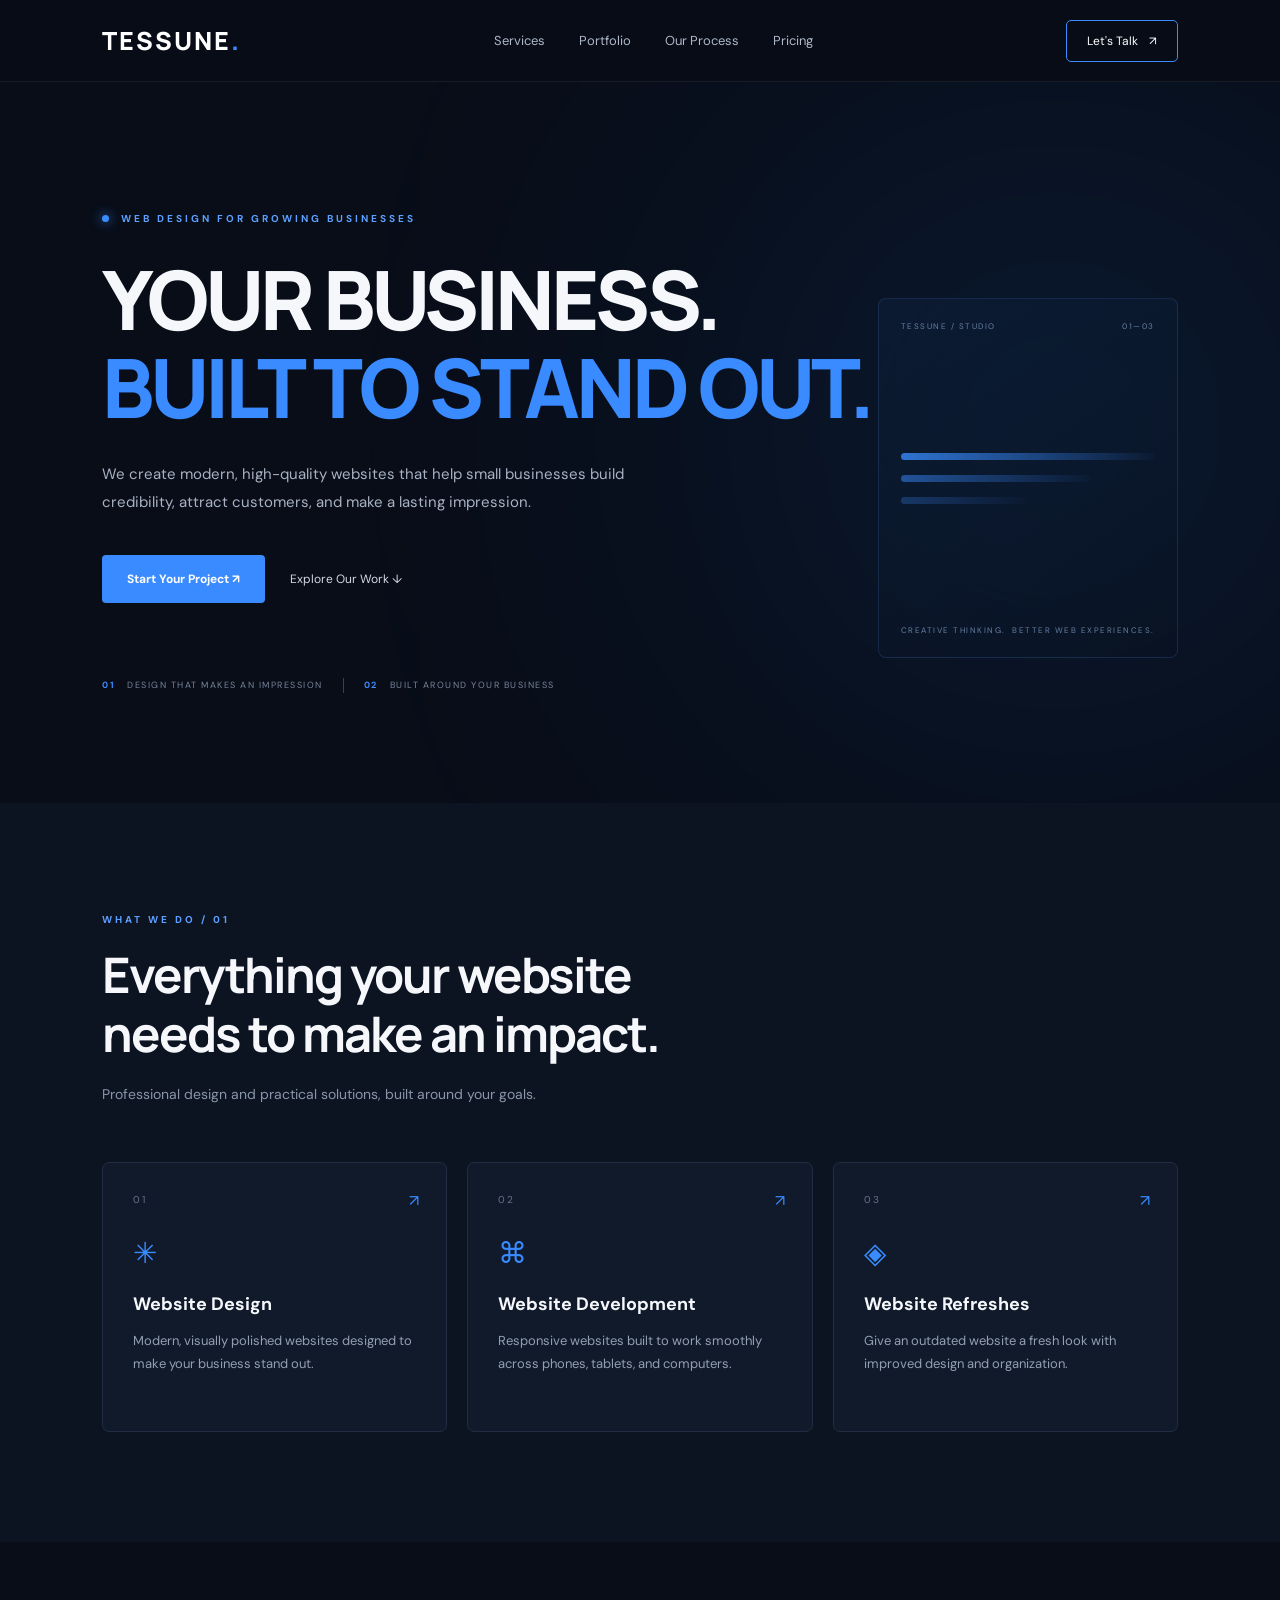
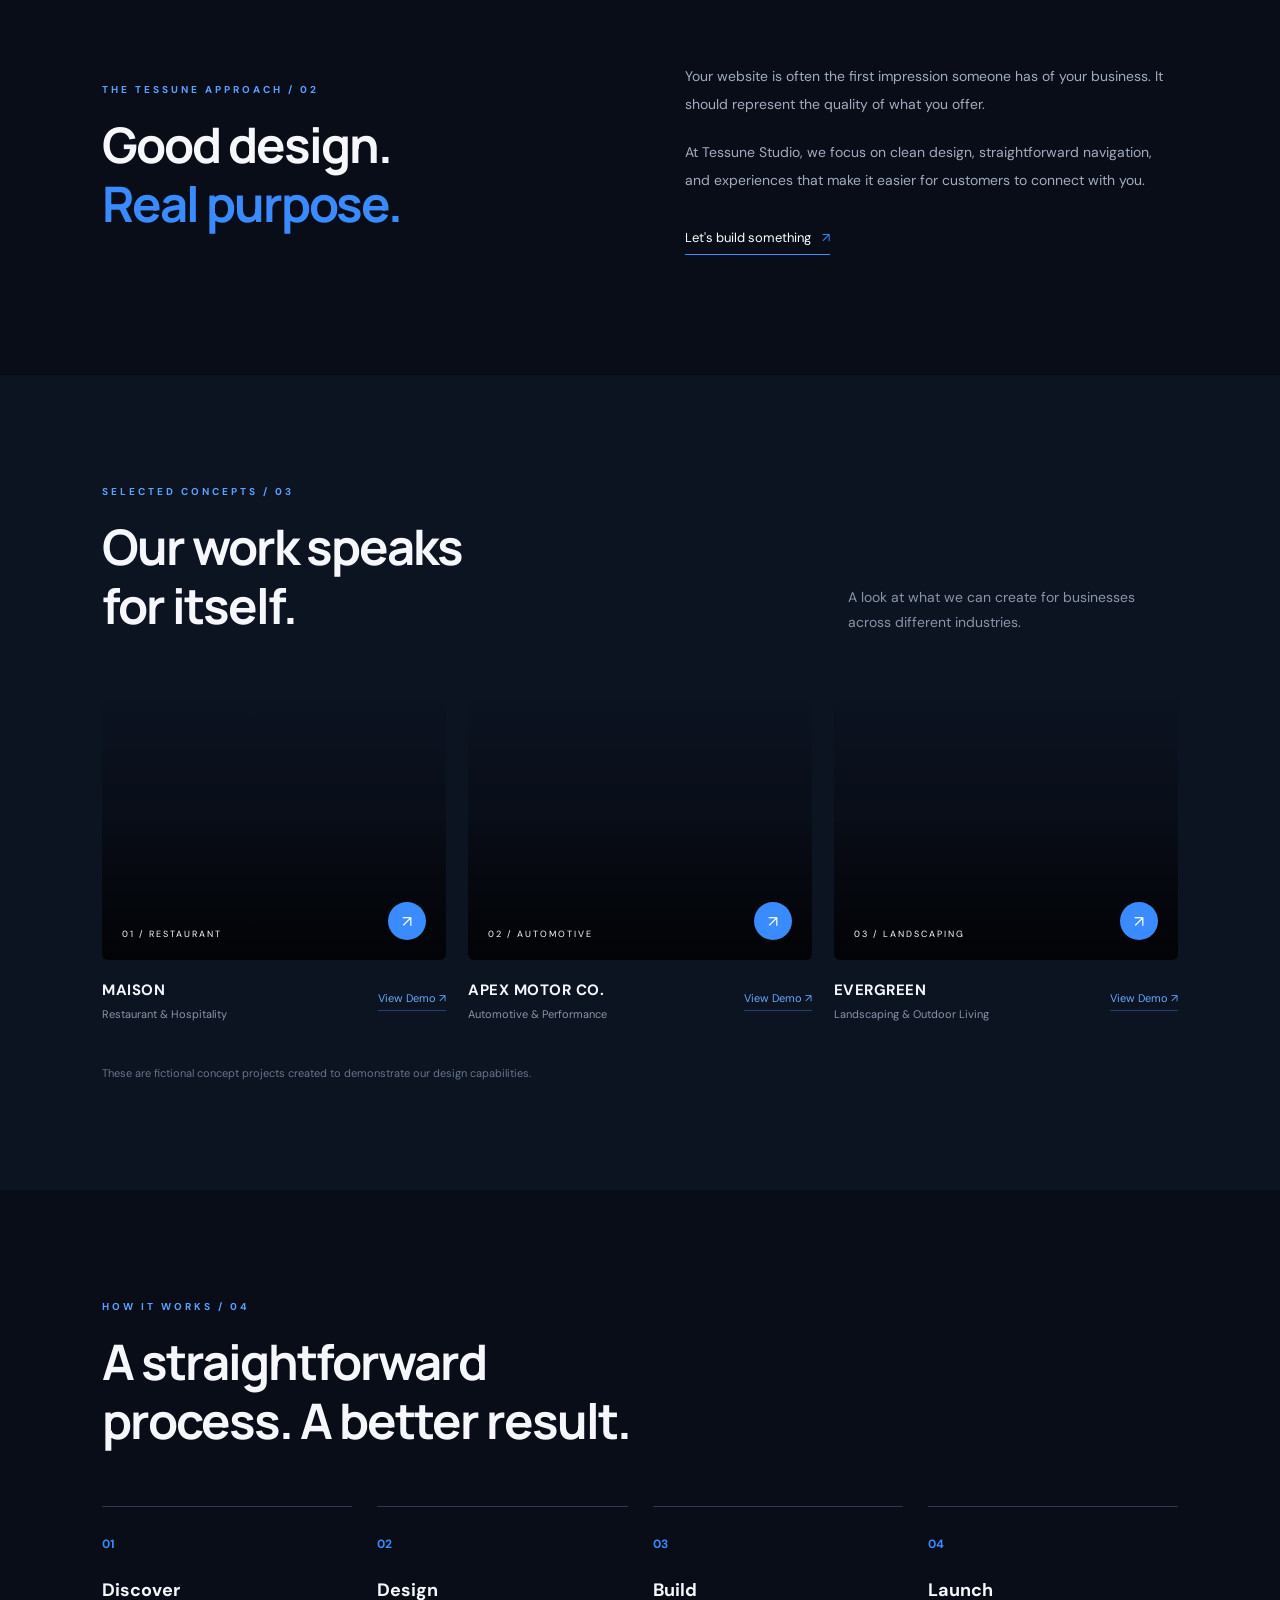
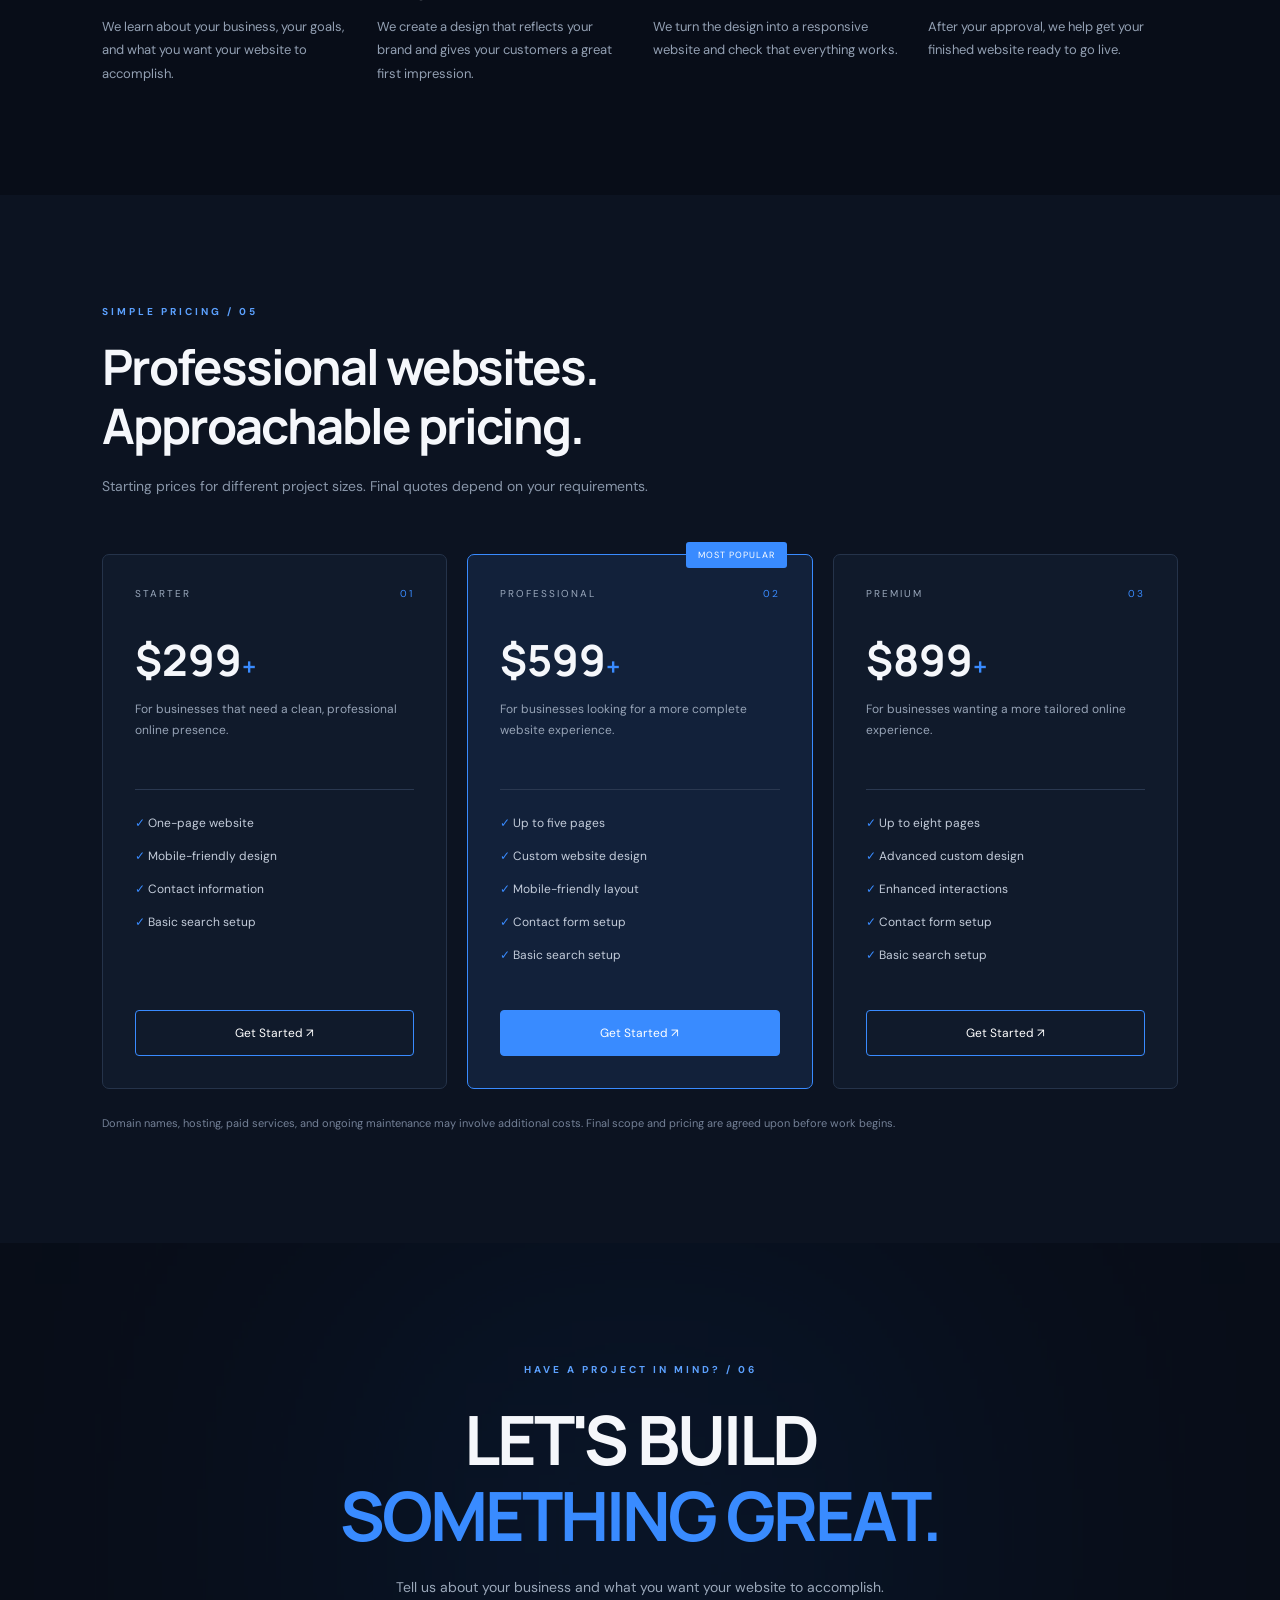
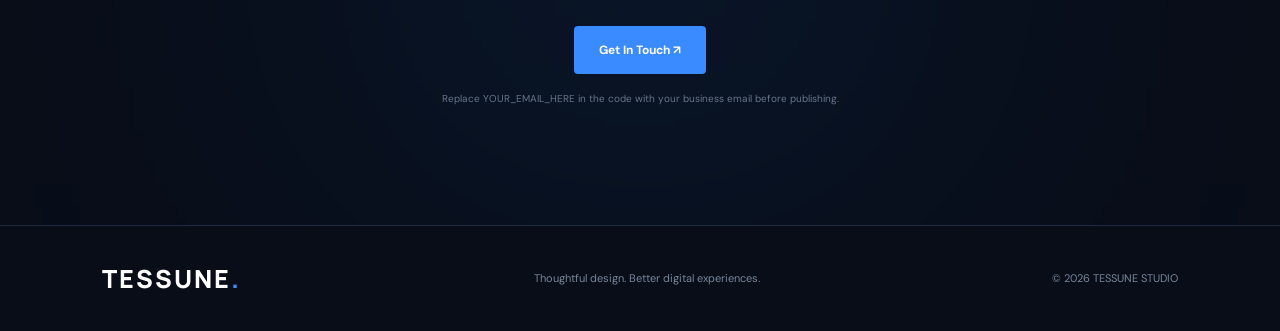
==== index.html @ b0b3bcd4 "Add files via upload" ====
<!DOCTYPE html>
<html lang="en">
<head>
    <meta charset="UTF-8">
    <meta name="viewport" content="width=device-width, initial-scale=1.0">
    <title>Tessune Studio | Websites That Move Businesses Forward</title>
    <meta name="description" content="Tessune Studio creates modern, professional websites for small businesses.">
    <link rel="stylesheet" href="style.css">
    <link href="https://fonts.googleapis.com/css2?family=DM+Sans:wght@400;500;600;700;800&family=Manrope:wght@400;500;600;700;800&display=swap" rel="stylesheet">
</head>

<body>

<header class="header">
    <a href="#home" class="logo">TESSUNE<span>.</span></a>

    <nav class="nav">
        <a href="#services">Services</a>
        <a href="#portfolio">Portfolio</a>
        <a href="#process">Our Process</a>
        <a href="#pricing">Pricing</a>
    </nav>

    <a href="#contact" class="nav-button">Let's Talk <span>↗</span></a>
</header>

<main>

    <!-- HERO -->
    <section class="hero" id="home">
        <div class="hero-glow"></div>

        <div class="hero-content">
            <div class="eyebrow">
                <span class="status-dot"></span>
                WEB DESIGN FOR GROWING BUSINESSES
            </div>

            <h1>
                YOUR BUSINESS.<br>
                <span>BUILT TO STAND OUT.</span>
            </h1>

            <p>
                We create modern, high-quality websites that help
                small businesses build credibility, attract customers,
                and make a lasting impression.
            </p>

            <div class="hero-actions">
                <a href="#contact" class="primary-button">Start Your Project ↗</a>
                <a href="#portfolio" class="secondary-button">Explore Our Work ↓</a>
            </div>

            <div class="hero-note">
                <span>01</span> DESIGN THAT MAKES AN IMPRESSION
                <span class="note-divider"></span>
                <span>02</span> BUILT AROUND YOUR BUSINESS
            </div>
        </div>

        <div class="hero-decoration">
            <div class="decoration-card">
                <div class="decoration-top">
                    <span>TESSUNE / STUDIO</span>
                    <span>01—03</span>
                </div>
                <div class="decoration-lines">
                    <div></div>
                    <div></div>
                    <div></div>
                </div>
                <div class="decoration-bottom">
                    <span>CREATIVE THINKING.</span>
                    <span>BETTER WEB EXPERIENCES.</span>
                </div>
            </div>
        </div>
    </section>

    <!-- SERVICES -->
    <section class="section services-section" id="services">
        <div class="section-heading">
            <div class="section-label">WHAT WE DO / 01</div>
            <h2>Everything your website<br>needs to make an impact.</h2>
            <p>Professional design and practical solutions, built around your goals.</p>
        </div>

        <div class="services-grid">
            <article class="service-card">
                <div class="service-number">01</div>
                <div class="service-icon">✳</div>
                <h3>Website Design</h3>
                <p>Modern, visually polished websites designed to make your business stand out.</p>
                <span class="service-arrow">↗</span>
            </article>

            <article class="service-card">
                <div class="service-number">02</div>
                <div class="service-icon">⌘</div>
                <h3>Website Development</h3>
                <p>Responsive websites built to work smoothly across phones, tablets, and computers.</p>
                <span class="service-arrow">↗</span>
            </article>

            <article class="service-card">
                <div class="service-number">03</div>
                <div class="service-icon">◈</div>
                <h3>Website Refreshes</h3>
                <p>Give an outdated website a fresh look with improved design and organization.</p>
                <span class="service-arrow">↗</span>
            </article>
        </div>
    </section>

    <!-- ABOUT -->
    <section class="about-section">
        <div class="about-left">
            <div class="section-label">THE TESSUNE APPROACH / 02</div>
            <h2>Good design.<br><span>Real purpose.</span></h2>
        </div>

        <div class="about-right">
            <p>
                Your website is often the first impression someone
                has of your business. It should represent the quality
                of what you offer.
            </p>
            <p>
                At Tessune Studio, we focus on clean design,
                straightforward navigation, and experiences that
                make it easier for customers to connect with you.
            </p>
            <a href="#contact" class="text-link">Let's build something <span>↗</span></a>
        </div>
    </section>

    <!-- PORTFOLIO -->
    <section class="section portfolio-section" id="portfolio">
        <div class="section-heading portfolio-heading">
            <div>
                <div class="section-label">SELECTED CONCEPTS / 03</div>
                <h2>Our work speaks<br>for itself.</h2>
            </div>
            <p>A look at what we can create for businesses across different industries.</p>
        </div>

        <div class="portfolio-grid">

            <article class="portfolio-card">
                <div class="portfolio-image maison-image">
                    <div class="portfolio-overlay">
                        <span>01 / RESTAURANT</span>
                        <a href="./restaurant.html" aria-label="View MAISON demo">↗</a>
                    </div>
                </div>
                <div class="portfolio-info">
                    <div>
                        <h3>MAISON</h3>
                        <p>Restaurant & Hospitality</p>
                    </div>
                    <a href="./restaurant.html" class="demo-button">View Demo ↗</a>
                </div>
            </article>

            <article class="portfolio-card">
                <div class="portfolio-image apex-image">
                    <div class="portfolio-overlay">
                        <span>02 / AUTOMOTIVE</span>
                        <a href="./automotive.html" aria-label="View APEX demo">↗</a>
                    </div>
                </div>
                <div class="portfolio-info">
                    <div>
                        <h3>APEX MOTOR CO.</h3>
                        <p>Automotive & Performance</p>
                    </div>
                    <a href="./automotive.html" class="demo-button">View Demo ↗</a>
                </div>
            </article>

            <article class="portfolio-card">
                <div class="portfolio-image evergreen-image">
                    <div class="portfolio-overlay">
                        <span>03 / LANDSCAPING</span>
                        <a href="./evergreen.html" aria-label="View EVERGREEN demo">↗</a>
                    </div>
                </div>
                <div class="portfolio-info">
                    <div>
                        <h3>EVERGREEN</h3>
                        <p>Landscaping & Outdoor Living</p>
                    </div>
                    <a href="./evergreen.html" class="demo-button">View Demo ↗</a>
                </div>
            </article>

        </div>

        <p class="portfolio-disclaimer">
            These are fictional concept projects created to demonstrate our design capabilities.
        </p>
    </section>

    <!-- PROCESS -->
    <section class="section process-section" id="process">
        <div class="section-heading">
            <div class="section-label">HOW IT WORKS / 04</div>
            <h2>A straightforward<br>process. A better result.</h2>
        </div>

        <div class="process-grid">
            <div class="process-item">
                <span>01</span>
                <h3>Discover</h3>
                <p>We learn about your business, your goals, and what you want your website to accomplish.</p>
            </div>

            <div class="process-item">
                <span>02</span>
                <h3>Design</h3>
                <p>We create a design that reflects your brand and gives your customers a great first impression.</p>
            </div>

            <div class="process-item">
                <span>03</span>
                <h3>Build</h3>
                <p>We turn the design into a responsive website and check that everything works.</p>
            </div>

            <div class="process-item">
                <span>04</span>
                <h3>Launch</h3>
                <p>After your approval, we help get your finished website ready to go live.</p>
            </div>
        </div>
    </section>

    <!-- PRICING -->
    <section class="section pricing-section" id="pricing">
        <div class="section-heading">
            <div class="section-label">SIMPLE PRICING / 05</div>
            <h2>Professional websites.<br>Approachable pricing.</h2>
            <p>Starting prices for different project sizes. Final quotes depend on your requirements.</p>
        </div>

        <div class="pricing-grid">

            <article class="price-card">
                <div class="price-top">
                    <span class="plan-name">STARTER</span>
                    <span class="plan-number">01</span>
                </div>
                <h3>$299<span>+</span></h3>
                <p class="price-description">For businesses that need a clean, professional online presence.</p>
                <div class="price-divider"></div>
                <ul>
                    <li>✓ One-page website</li>
                    <li>✓ Mobile-friendly design</li>
                    <li>✓ Contact information</li>
                    <li>✓ Basic search setup</li>
                </ul>
                <a href="#contact" class="price-button">Get Started ↗</a>
            </article>

            <article class="price-card featured-price">
                <div class="popular-tag">MOST POPULAR</div>
                <div class="price-top">
                    <span class="plan-name">PROFESSIONAL</span>
                    <span class="plan-number">02</span>
                </div>
                <h3>$599<span>+</span></h3>
                <p class="price-description">For businesses looking for a more complete website experience.</p>
                <div class="price-divider"></div>
                <ul>
                    <li>✓ Up to five pages</li>
                    <li>✓ Custom website design</li>
                    <li>✓ Mobile-friendly layout</li>
                    <li>✓ Contact form setup</li>
                    <li>✓ Basic search setup</li>
                </ul>
                <a href="#contact" class="price-button">Get Started ↗</a>
            </article>

            <article class="price-card">
                <div class="price-top">
                    <span class="plan-name">PREMIUM</span>
                    <span class="plan-number">03</span>
                </div>
                <h3>$899<span>+</span></h3>
                <p class="price-description">For businesses wanting a more tailored online experience.</p>
                <div class="price-divider"></div>
                <ul>
                    <li>✓ Up to eight pages</li>
                    <li>✓ Advanced custom design</li>
                    <li>✓ Enhanced interactions</li>
                    <li>✓ Contact form setup</li>
                    <li>✓ Basic search setup</li>
                </ul>
                <a href="#contact" class="price-button">Get Started ↗</a>
            </article>

        </div>
        <p class="pricing-note">Domain names, hosting, paid services, and ongoing maintenance may involve additional costs. Final scope and pricing are agreed upon before work begins.</p>
    </section>

    <!-- CONTACT -->
    <section class="contact-section" id="contact">
        <div class="contact-glow"></div>
        <div class="contact-content">
            <div class="section-label">HAVE A PROJECT IN MIND? / 06</div>
            <h2>LET'S BUILD<br><span>SOMETHING GREAT.</span></h2>
            <p>Tell us about your business and what you want your website to accomplish.</p>
            <a href="mailto:YOUR_EMAIL_HERE" class="primary-button">Get In Touch ↗</a>
            <p class="email-note">Replace YOUR_EMAIL_HERE in the code with your business email before publishing.</p>
        </div>
    </section>

</main>

<footer class="footer">
    <a href="#home" class="logo">TESSUNE<span>.</span></a>
    <p>Thoughtful design. Better digital experiences.</p>
    <span>© 2026 TESSUNE STUDIO</span>
</footer>

</body>
</html>
---- style.css ----
* {
    margin: 0;
    padding: 0;
    box-sizing: border-box;
}

html {
    scroll-behavior: smooth;
    scroll-padding-top: 90px;
}

body {
    background: #080d18;
    color: #f5f7fb;
    font-family: 'DM Sans', sans-serif;
    overflow-x: hidden;
}

a {
    color: inherit;
}

/* HEADER */

.header {
    height: 82px;
    padding: 0 8%;
    display: flex;
    align-items: center;
    justify-content: space-between;
    background: rgba(8, 13, 24, 0.94);
    border-bottom: 1px solid rgba(255,255,255,0.07);
    position: sticky;
    top: 0;
    z-index: 100;
    backdrop-filter: blur(16px);
}

.logo {
    color: white;
    text-decoration: none;
    font-family: 'Manrope', sans-serif;
    font-size: 25px;
    font-weight: 800;
    letter-spacing: 2px;
}

.logo span {
    color: #398bff;
}

.nav {
    display: flex;
    gap: 34px;
}

.nav a {
    text-decoration: none;
    color: #aeb8c9;
    font-size: 13px;
    transition: .3s;
}

.nav a:hover {
    color: #398bff;
}

.nav-button {
    padding: 12px 20px;
    border: 1px solid #398bff;
    border-radius: 5px;
    color: white;
    text-decoration: none;
    font-size: 12px;
    transition: .3s;
}

.nav-button:hover {
    background: #398bff;
}

.nav-button span {
    margin-left: 8px;
}

/* HERO */

.hero {
    min-height: 690px;
    padding: 130px 8% 110px;
    position: relative;
    display: flex;
    align-items: center;
    overflow: hidden;
}

.hero-glow {
    position: absolute;
    width: 650px;
    height: 650px;
    border-radius: 50%;
    background: #1456a8;
    filter: blur(180px);
    opacity: .19;
    right: -100px;
    top: 20px;
    pointer-events: none;
}

.hero-content {
    position: relative;
    z-index: 2;
    max-width: 800px;
}

.eyebrow,
.section-label {
    color: #5ca1ff;
    font-size: 10px;
    font-weight: 700;
    letter-spacing: 3px;
}

.eyebrow {
    display: flex;
    align-items: center;
    gap: 12px;
    margin-bottom: 30px;
}

.status-dot {
    width: 7px;
    height: 7px;
    background: #398bff;
    border-radius: 50%;
    box-shadow: 0 0 12px #398bff;
}

.hero h1 {
    font-family: 'Manrope', sans-serif;
    font-size: clamp(43px, 6.4vw, 82px);
    line-height: 1.08;
    font-weight: 800;
    letter-spacing: -4px;
}

.hero h1 span,
.contact-section h2 span {
    color: #398bff;
}

.hero-content > p {
    max-width: 560px;
    color: #a8b2c3;
    font-size: 15px;
    line-height: 1.9;
    margin-top: 28px;
}

.hero-actions {
    display: flex;
    align-items: center;
    gap: 25px;
    margin-top: 38px;
    flex-wrap: wrap;
}

.primary-button {
    display: inline-block;
    padding: 16px 25px;
    background: #398bff;
    color: white;
    text-decoration: none;
    font-size: 12px;
    font-weight: 700;
    border-radius: 4px;
    transition: .3s;
}

.primary-button:hover {
    background: #1768d4;
    transform: translateY(-3px);
    box-shadow: 0 10px 30px rgba(57,139,255,.2);
}

.secondary-button {
    color: #d2d9e5;
    text-decoration: none;
    font-size: 12px;
    transition: .3s;
}

.secondary-button:hover {
    color: #398bff;
}

.hero-note {
    margin-top: 75px;
    color: #78869b;
    font-size: 9px;
    letter-spacing: 1.5px;
    display: flex;
    align-items: center;
    gap: 12px;
    flex-wrap: wrap;
}

.hero-note span:not(.note-divider) {
    color: #398bff;
    font-weight: 700;
}

.note-divider {
    height: 15px;
    width: 1px;
    background: #354157;
    margin: 0 8px;
}

/* DECORATIVE CARD */

.hero-decoration {
    position: absolute;
    right: 8%;
    top: 50%;
    transform: translateY(-40%);
    width: 300px;
    height: 360px;
    border: 1px solid rgba(85,151,255,.2);
    border-radius: 8px;
    background: linear-gradient(145deg, rgba(31,67,115,.18), rgba(8,13,24,.2));
    padding: 22px;
    opacity: .8;
}

.decoration-card {
    height: 100%;
    display: flex;
    flex-direction: column;
    justify-content: space-between;
}

.decoration-top,
.decoration-bottom {
    display: flex;
    justify-content: space-between;
    color: #7e9bc3;
    font-size: 8px;
    letter-spacing: 1.5px;
}

.decoration-lines {
    display: flex;
    flex-direction: column;
    gap: 15px;
}

.decoration-lines div {
    height: 7px;
    background: linear-gradient(90deg, #398bff, rgba(57,139,255,.04));
    border-radius: 10px;
}

.decoration-lines div:nth-child(2) {
    width: 75%;
    opacity: .65;
}

.decoration-lines div:nth-child(3) {
    width: 50%;
    opacity: .35;
}

/* GENERAL SECTIONS */

.section {
    padding: 110px 8%;
}

.section-heading {
    margin-bottom: 55px;
}

.section-heading h2,
.about-left h2 {
    font-family: 'Manrope', sans-serif;
    font-size: clamp(32px, 4vw, 49px);
    line-height: 1.2;
    letter-spacing: -2px;
    margin-top: 20px;
}

.section-heading > p {
    color: #8996a9;
    font-size: 14px;
    margin-top: 18px;
    line-height: 1.8;
}

/* SERVICES */

.services-section {
    background: #0c1321;
}

.services-grid {
    display: grid;
    grid-template-columns: repeat(3, 1fr);
    gap: 20px;
}

.service-card {
    min-height: 270px;
    padding: 30px;
    border: 1px solid #202d43;
    background: #101a2b;
    border-radius: 7px;
    position: relative;
    transition: .3s;
}

.service-card:hover {
    transform: translateY(-6px);
    border-color: #398bff;
    background: #13213a;
}

.service-number {
    color: #64748b;
    font-size: 10px;
    letter-spacing: 2px;
}

.service-icon {
    color: #398bff;
    font-size: 29px;
    margin: 28px 0 20px;
}

.service-card h3 {
    font-size: 18px;
    margin-bottom: 13px;
}

.service-card p {
    color: #93a0b3;
    font-size: 13px;
    line-height: 1.8;
}

.service-arrow {
    position: absolute;
    right: 27px;
    top: 27px;
    color: #398bff;
}

/* ABOUT */

.about-section {
    padding: 120px 8%;
    display: grid;
    grid-template-columns: 1fr 1fr;
    gap: 90px;
    align-items: center;
}

.about-left h2 span {
    color: #398bff;
}

.about-right p {
    color: #a1adbf;
    font-size: 14px;
    line-height: 2;
    margin-bottom: 20px;
}

.text-link {
    display: inline-block;
    margin-top: 15px;
    color: white;
    text-decoration: none;
    font-size: 13px;
    border-bottom: 1px solid #398bff;
    padding-bottom: 8px;
}

.text-link span {
    color: #398bff;
    margin-left: 8px;
}

/* PORTFOLIO */

.portfolio-section {
    background: #0c1321;
}

.portfolio-heading {
    display: flex;
    justify-content: space-between;
    align-items: end;
    gap: 40px;
}

.portfolio-heading > p {
    max-width: 330px;
}

.portfolio-grid {
    display: grid;
    grid-template-columns: repeat(3, 1fr);
    gap: 22px;
}

.portfolio-card {
    min-width: 0;
}

.portfolio-image {
    height: 270px;
    border-radius: 6px;
    background-size: cover;
    background-position: center;
    position: relative;
    overflow: hidden;
}

.maison-image {
    background-image:
        linear-gradient(0deg, rgba(0,0,0,.6), transparent),
        url('https://images.unsplash.com/photo-1414235077428-338989a2e8c0?auto=format&fit=crop&w=1000&q=85');
}

.apex-image {
    background-image:
        linear-gradient(0deg, rgba(0,0,0,.6), transparent),
        url('https://images.unsplash.com/photo-1503376780353-7e6692767b70?auto=format&fit=crop&w=1000&q=85');
}

.evergreen-image {
    background-image:
        linear-gradient(0deg, rgba(0,0,0,.6), transparent),
        url('https://images.unsplash.com/photo-1600585154340-be6161a56a0c?auto=format&fit=crop&w=1000&q=85');
}

.portfolio-overlay {
    position: absolute;
    inset: 0;
    display: flex;
    align-items: end;
    justify-content: space-between;
    padding: 20px;
    background: linear-gradient(0deg, rgba(0,0,0,.55), transparent 55%);
}

.portfolio-overlay span {
    font-size: 9px;
    letter-spacing: 2px;
    color: white;
}

.portfolio-overlay a {
    width: 38px;
    height: 38px;
    display: grid;
    place-items: center;
    border-radius: 50%;
    background: #398bff;
    color: white;
    text-decoration: none;
    transition: .3s;
}

.portfolio-overlay a:hover {
    background: white;
    color: #080d18;
}

.portfolio-info {
    display: flex;
    justify-content: space-between;
    align-items: center;
    gap: 10px;
    padding: 20px 0;
}

.portfolio-info h3 {
    font-size: 15px;
    letter-spacing: .5px;
}

.portfolio-info p {
    color: #8996a9;
    font-size: 11px;
    margin-top: 7px;
}

.demo-button {
    flex-shrink: 0;
    color: #68a8ff;
    text-decoration: none;
    font-size: 11px;
    border-bottom: 1px solid rgba(57,139,255,.4);
    padding-bottom: 5px;
}

.demo-button:hover {
    color: white;
}

.portfolio-disclaimer {
    color: #68758a;
    font-size: 11px;
    margin-top: 25px;
}

/* PROCESS */

.process-grid {
    display: grid;
    grid-template-columns: repeat(4, 1fr);
    gap: 25px;
}

.process-item {
    border-top: 1px solid #2b3a52;
    padding-top: 25px;
}

.process-item > span {
    color: #398bff;
    font-size: 12px;
    font-weight: 700;
}

.process-item h3 {
    margin: 25px 0 13px;
    font-size: 18px;
}

.process-item p {
    color: #93a0b3;
    font-size: 13px;
    line-height: 1.8;
}

/* PRICING */

.pricing-section {
    background: #0c1321;
}

.pricing-grid {
    display: grid;
    grid-template-columns: repeat(3, 1fr);
    gap: 20px;
    align-items: stretch;
}

.price-card {
    padding: 32px;
    background: #101a2b;
    border: 1px solid #25334a;
    border-radius: 7px;
    position: relative;
    display: flex;
    flex-direction: column;
}

.featured-price {
    border-color: #398bff;
    background: #12213a;
}

.popular-tag {
    position: absolute;
    top: -13px;
    right: 25px;
    background: #398bff;
    color: white;
    padding: 7px 12px;
    font-size: 9px;
    letter-spacing: 1px;
    border-radius: 3px;
}

.price-top {
    display: flex;
    justify-content: space-between;
    color: #9aa8bc;
    font-size: 10px;
    letter-spacing: 2px;
}

.plan-number {
    color: #398bff;
}

.price-card h3 {
    font-family: 'Manrope', sans-serif;
    font-size: 43px;
    margin-top: 30px;
}

.price-card h3 span {
    color: #398bff;
    font-size: 25px;
}

.price-description {
    color: #96a3b6;
    font-size: 12px;
    line-height: 1.8;
    min-height: 65px;
    margin-top: 10px;
}

.price-divider {
    height: 1px;
    background: #2a3850;
    margin: 25px 0;
}

.price-card ul {
    list-style: none;
    flex: 1;
}

.price-card li {
    color: #c3ccda;
    font-size: 12px;
    margin-bottom: 17px;
}

.price-card li::first-letter {
    color: #398bff;
}

.price-button {
    display: block;
    text-align: center;
    padding: 14px;
    border: 1px solid #398bff;
    border-radius: 4px;
    color: white;
    text-decoration: none;
    font-size: 12px;
    margin-top: 30px;
    transition: .3s;
}

.price-button:hover {
    background: #398bff;
}

.featured-price .price-button {
    background: #398bff;
}

.featured-price .price-button:hover {
    background: #1768d4;
}

.pricing-note {
    color: #748197;
    font-size: 11px;
    line-height: 1.7;
    margin-top: 25px;
}

/* CONTACT */

.contact-section {
    position: relative;
    overflow: hidden;
    padding: 120px 8%;
    text-align: center;
}

.contact-glow {
    position: absolute;
    width: 500px;
    height: 500px;
    left: 50%;
    top: 50%;
    transform: translate(-50%, -50%);
    background: #1456a8;
    filter: blur(180px);
    opacity: .18;
    pointer-events: none;
}

.contact-content {
    position: relative;
}

.contact-section h2 {
    font-family: 'Manrope', sans-serif;
    font-size: clamp(40px, 6vw, 68px);
    line-height: 1.12;
    letter-spacing: -3px;
    margin: 25px 0;
}

.contact-section p {
    color: #9ba8ba;
    font-size: 14px;
    margin-bottom: 30px;
}

.contact-section .email-note {
    font-size: 10px;
    margin-top: 18px;
    margin-bottom: 0;
    color: #68758a;
}

/* FOOTER */

.footer {
    padding: 35px 8%;
    border-top: 1px solid #202d43;
    display: flex;
    align-items: center;
    justify-content: space-between;
    gap: 20px;
}

.footer p,
.footer > span {
    color: #78869b;
    font-size: 11px;
}

/* RESPONSIVE */

@media (max-width: 1000px) {
    .hero-decoration {
        right: 5%;
        width: 220px;
        opacity: .4;
    }

    .portfolio-grid {
        grid-template-columns: 1fr 1fr;
    }

    .portfolio-card:last-child {
        grid-column: 1 / -1;
    }

    .portfolio-card:last-child .portfolio-image {
        height: 320px;
    }
}

@media (max-width: 750px) {
    .header {
        height: auto;
        min-height: 75px;
        padding: 18px 6%;
        flex-wrap: wrap;
        gap: 18px;
    }

    .nav {
        order: 3;
        width: 100%;
        gap: 20px;
        overflow-x: auto;
        padding-bottom: 4px;
    }

    .nav a {
        white-space: nowrap;
    }

    .hero {
        min-height: 620px;
        padding: 100px 6%;
    }

    .hero-decoration {
        display: none;
    }

    .hero h1 {
        letter-spacing: -2px;
    }

    .section {
        padding: 85px 6%;
    }

    .services-grid,
    .pricing-grid {
        grid-template-columns: 1fr;
    }

    .about-section {
        padding: 85px 6%;
        grid-template-columns: 1fr;
        gap: 35px;
    }

    .process-grid {
        grid-template-columns: 1fr 1fr;
        gap: 35px 20px;
    }

    .portfolio-heading {
        display: block;
    }

    .portfolio-heading > p {
        margin-top: 20px;
    }

    .footer {
        padding: 30px 6%;
        flex-wrap: wrap;
    }
}

@media (max-width: 520px) {
    .portfolio-grid {
        grid-template-columns: 1fr;
    }

    .portfolio-card:last-child {
        grid-column: auto;
    }

    .portfolio-card:last-child .portfolio-image {
        height: 270px;
    }

    .portfolio-info {
        align-items: flex-start;
        flex-direction: column;
    }

    .process-grid {
        grid-template-columns: 1fr;
    }

    .hero-note {
        margin-top: 50px;
    }

    .hero-actions {
        align-items: flex-start;
        flex-direction: column;
    }

    .contact-section {
        padding: 90px 6%;
    }

    .contact-section h2 {
        letter-spacing: -2px;
    }
}
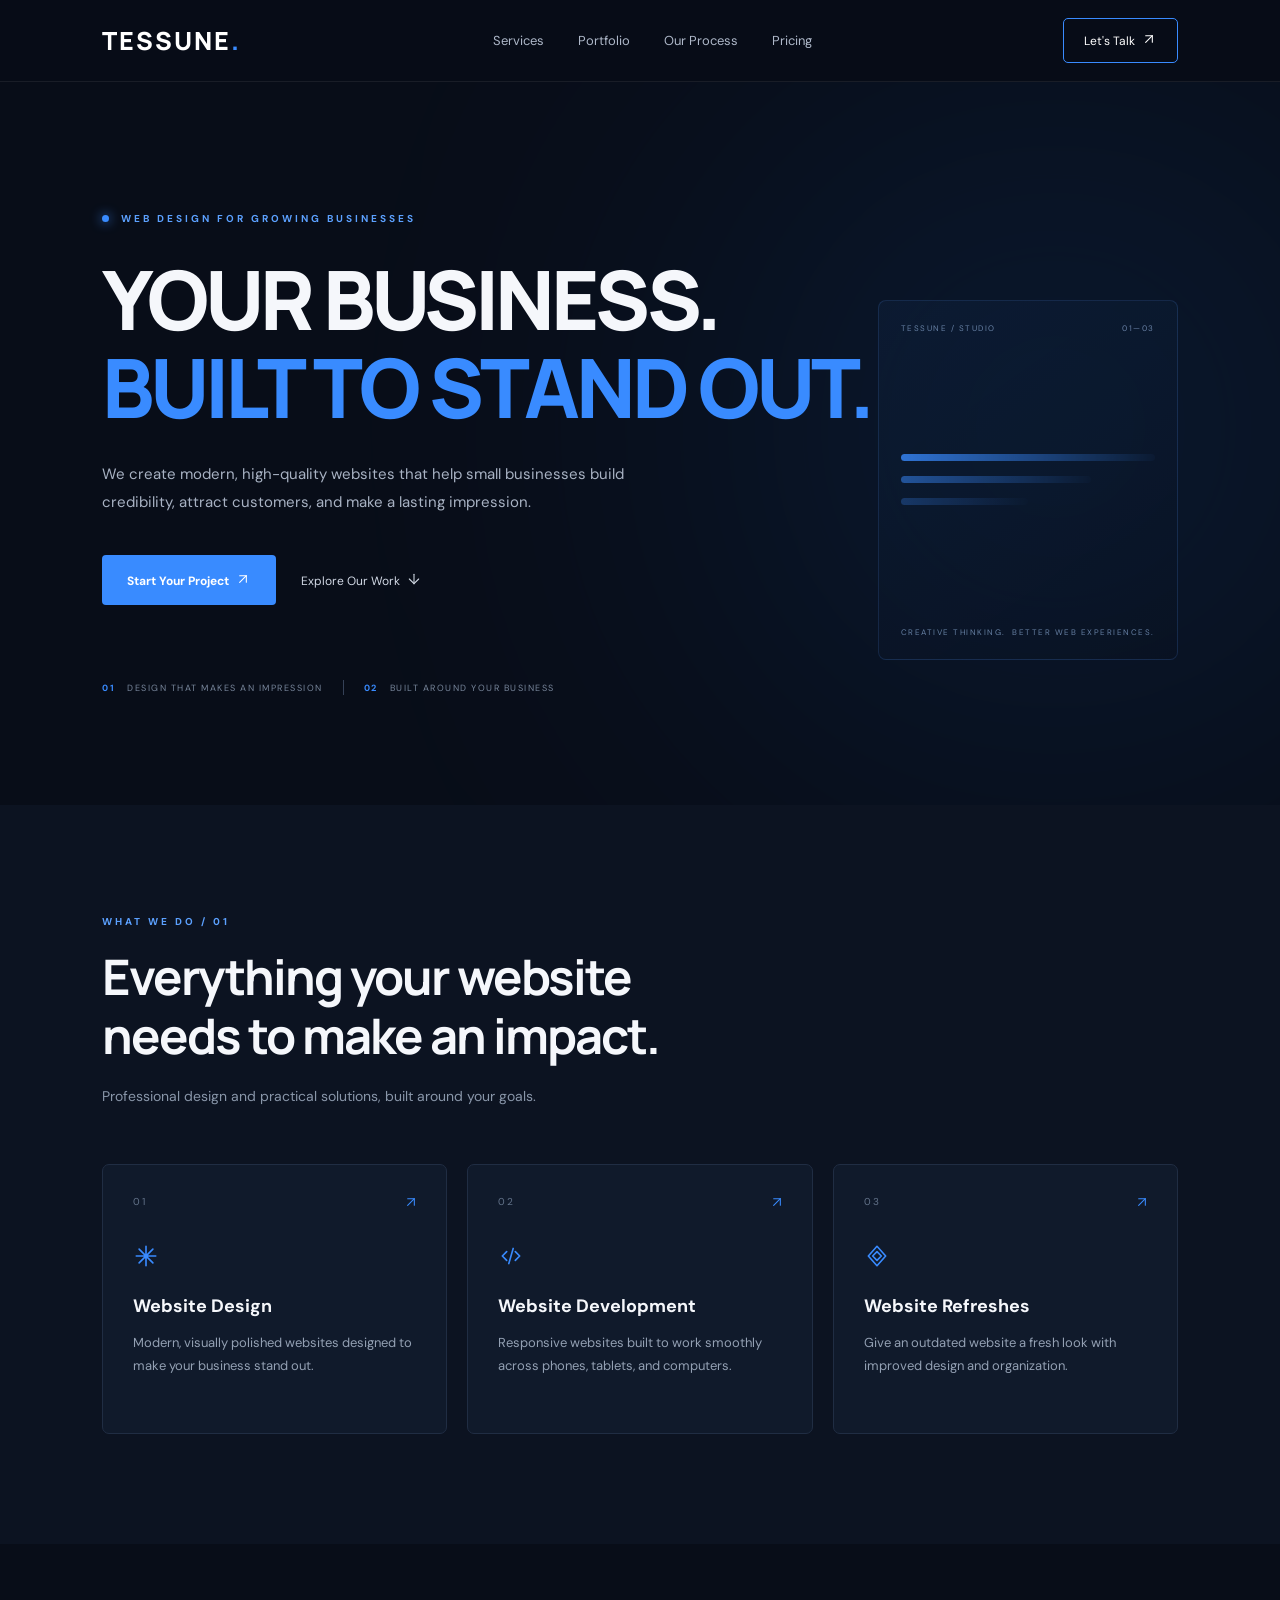
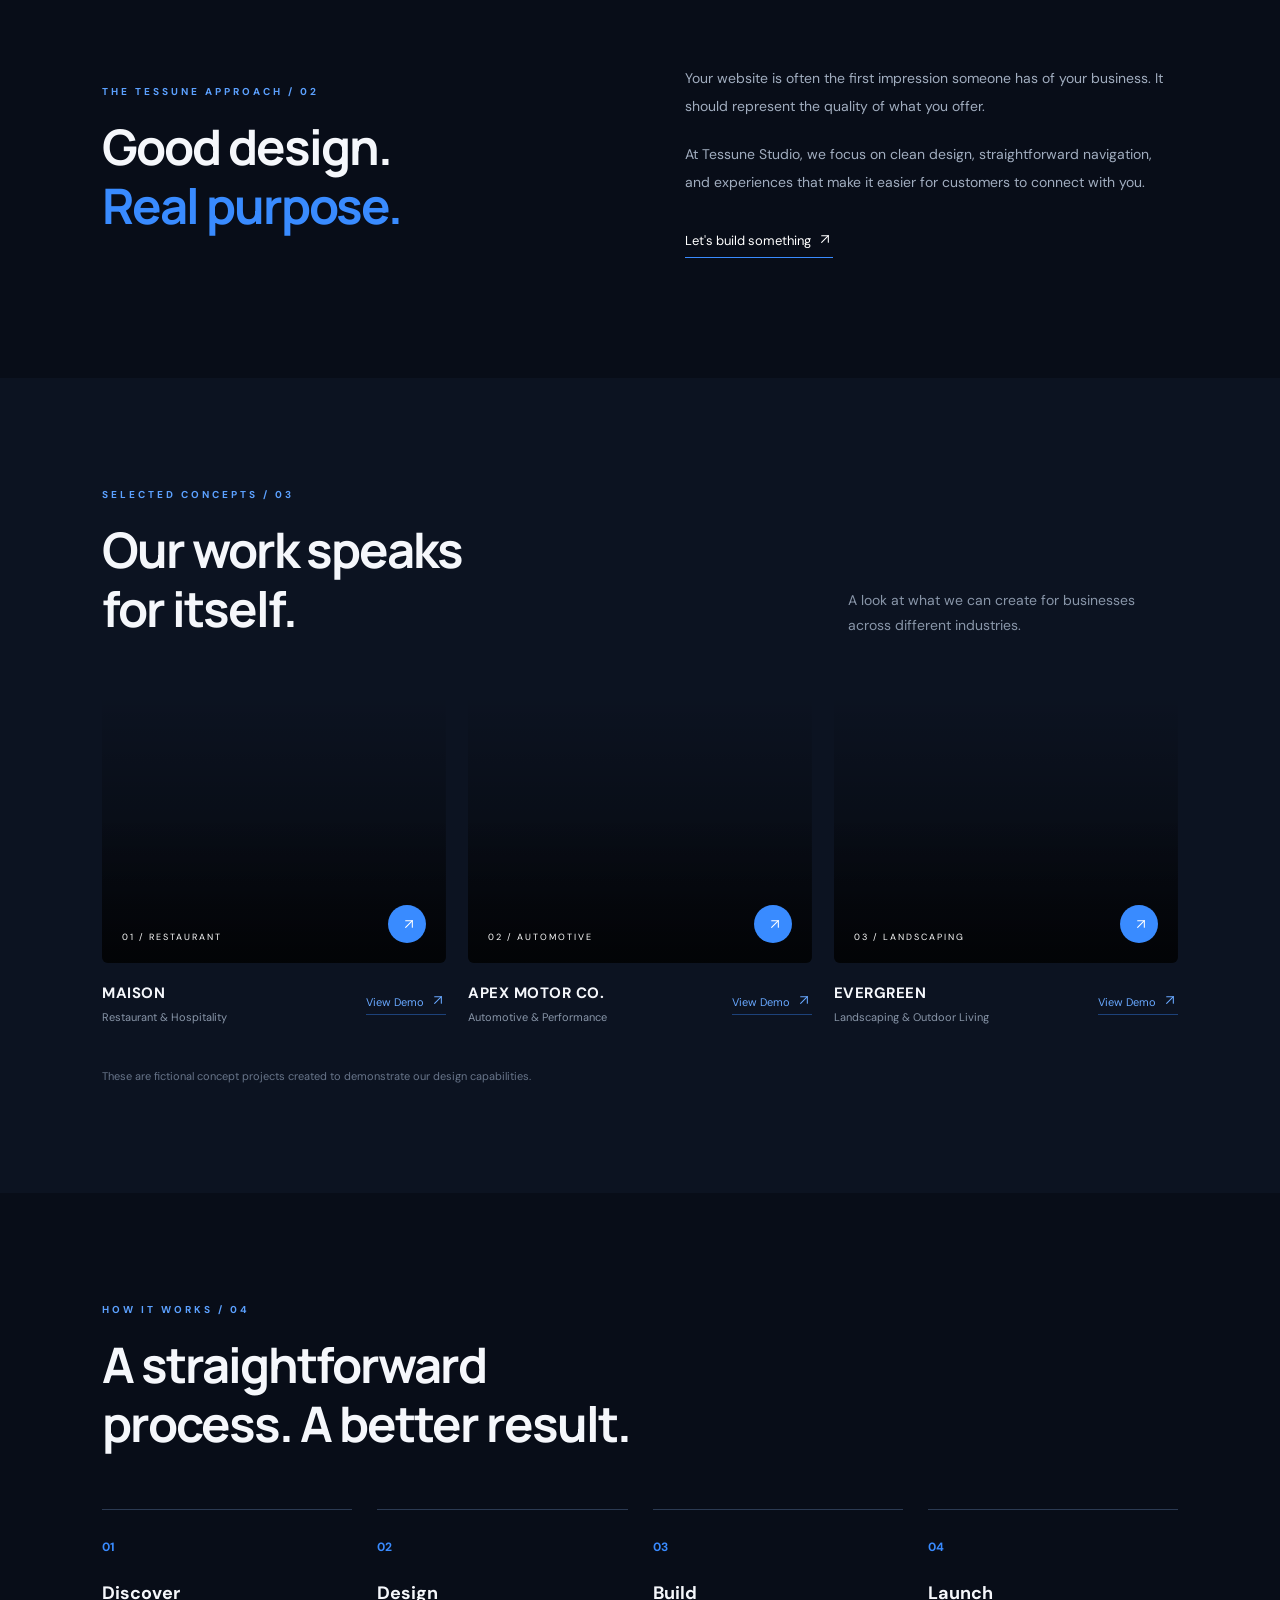
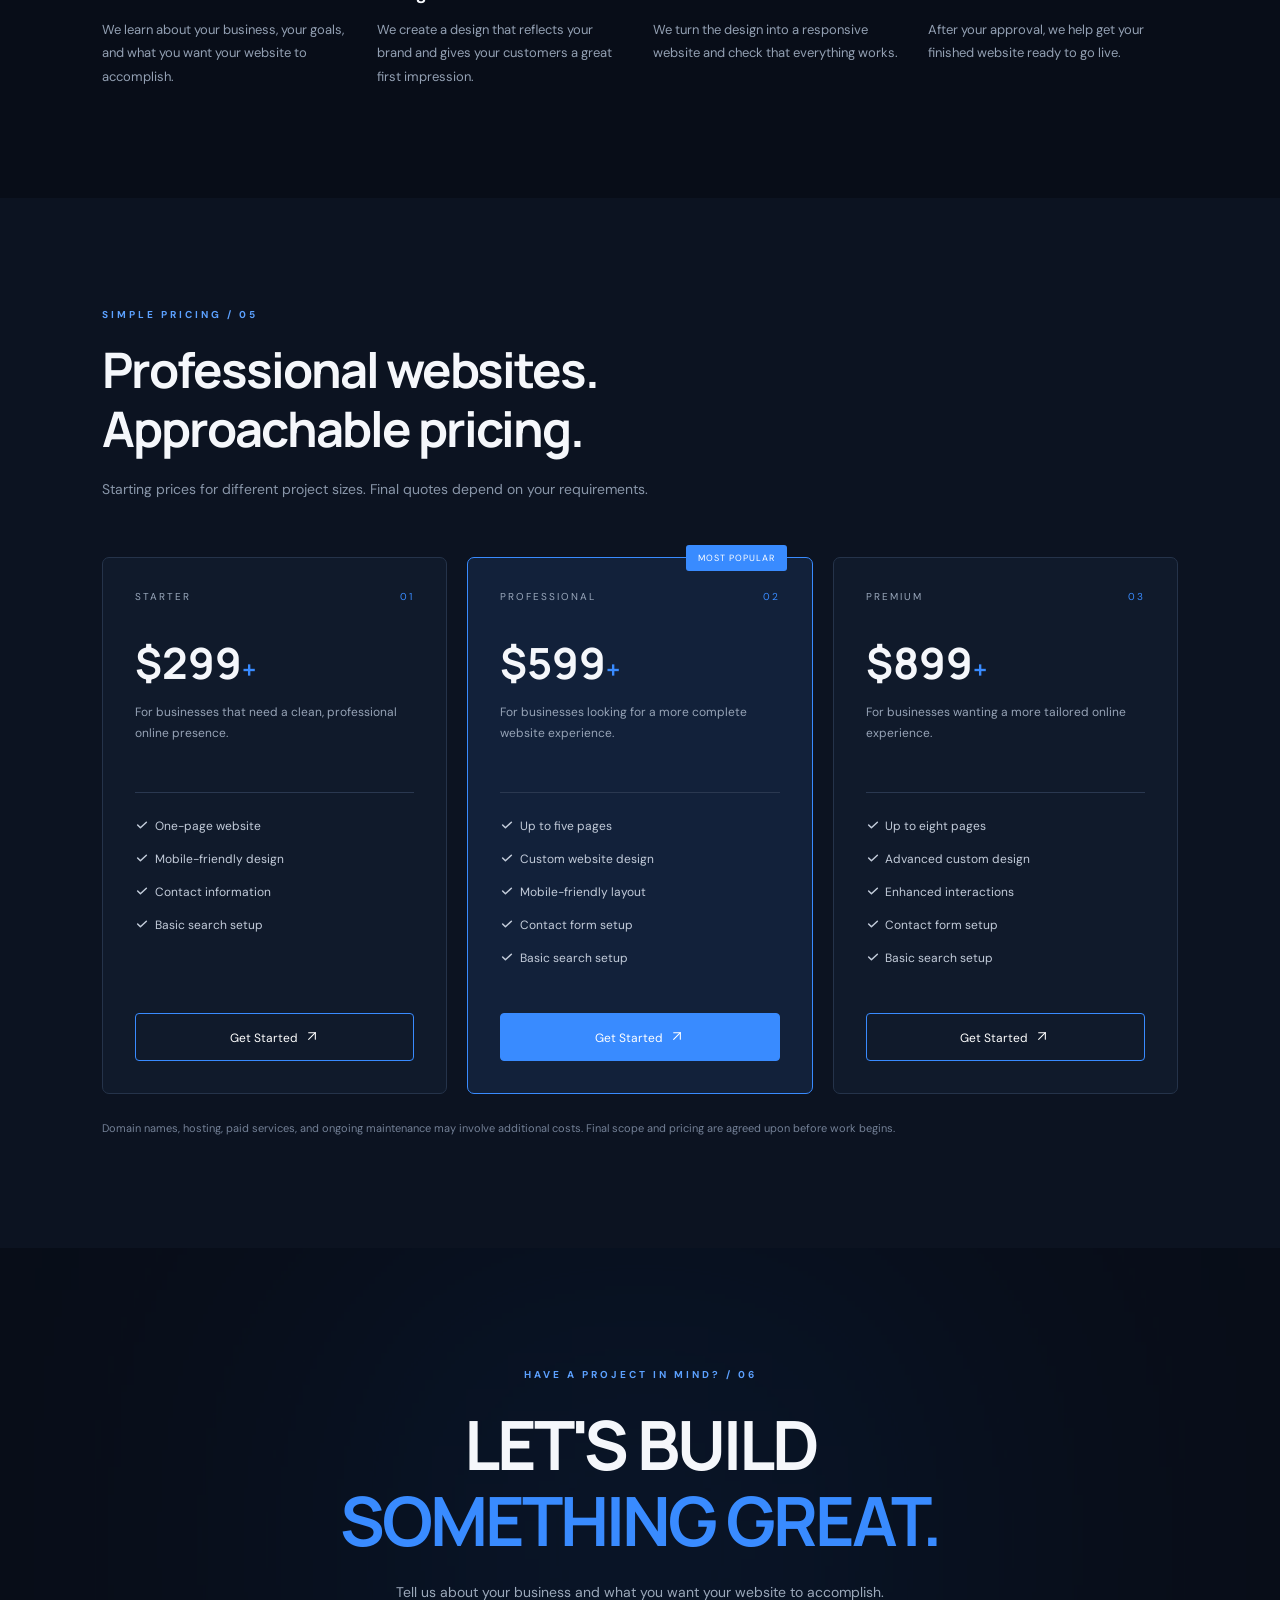
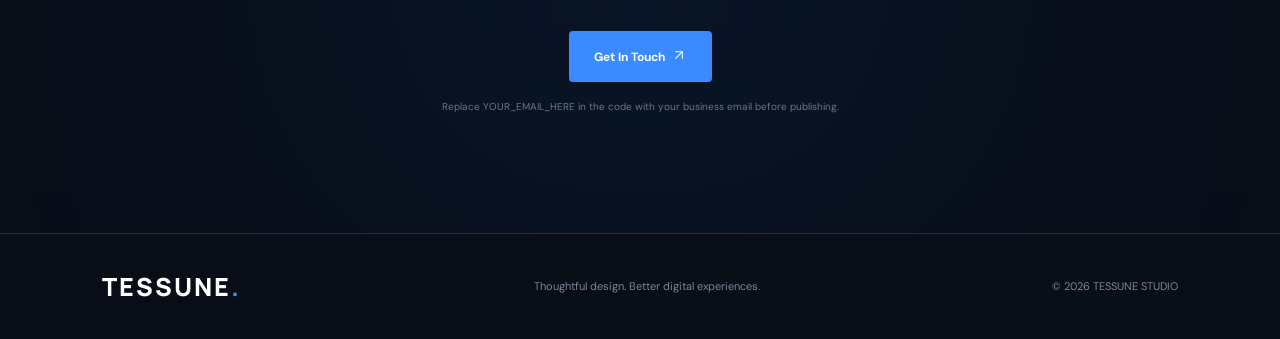
==== commit ada8d422: "Add files via upload" ====
--- a/index.html
+++ b/index.html
@@ -1,329 +1,342 @@
-
-<!DOCTYPE html>
-<html lang="en">
-<head>
-    <meta charset="UTF-8">
-    <meta name="viewport" content="width=device-width, initial-scale=1.0">
-    <title>Tessune Studio | Websites That Move Businesses Forward</title>
-    <meta name="description" content="Tessune Studio creates modern, professional websites for small businesses.">
-    <link rel="stylesheet" href="style.css">
-    <link href="https://fonts.googleapis.com/css2?family=DM+Sans:wght@400;500;600;700;800&family=Manrope:wght@400;500;600;700;800&display=swap" rel="stylesheet">
-</head>
-
-<body>
-
-<header class="header">
-    <a href="#home" class="logo">TESSUNE<span>.</span></a>
-
-    <nav class="nav">
-        <a href="#services">Services</a>
-        <a href="#portfolio">Portfolio</a>
-        <a href="#process">Our Process</a>
-        <a href="#pricing">Pricing</a>
-    </nav>
-
-    <a href="#contact" class="nav-button">Let's Talk <span>↗</span></a>
-</header>
-
-<main>
-
-    <!-- HERO -->
-    <section class="hero" id="home">
-        <div class="hero-glow"></div>
-
-        <div class="hero-content">
-            <div class="eyebrow">
-                <span class="status-dot"></span>
-                WEB DESIGN FOR GROWING BUSINESSES
-            </div>
-
-            <h1>
-                YOUR BUSINESS.<br>
-                <span>BUILT TO STAND OUT.</span>
-            </h1>
-
-            <p>
-                We create modern, high-quality websites that help
-                small businesses build credibility, attract customers,
-                and make a lasting impression.
-            </p>
-
-            <div class="hero-actions">
-                <a href="#contact" class="primary-button">Start Your Project ↗</a>
-                <a href="#portfolio" class="secondary-button">Explore Our Work ↓</a>
-            </div>
-
-            <div class="hero-note">
-                <span>01</span> DESIGN THAT MAKES AN IMPRESSION
-                <span class="note-divider"></span>
-                <span>02</span> BUILT AROUND YOUR BUSINESS
-            </div>
-        </div>
-
-        <div class="hero-decoration">
-            <div class="decoration-card">
-                <div class="decoration-top">
-                    <span>TESSUNE / STUDIO</span>
-                    <span>01—03</span>
-                </div>
-                <div class="decoration-lines">
-                    <div></div>
-                    <div></div>
-                    <div></div>
-                </div>
-                <div class="decoration-bottom">
-                    <span>CREATIVE THINKING.</span>
-                    <span>BETTER WEB EXPERIENCES.</span>
-                </div>
-            </div>
-        </div>
-    </section>
-
-    <!-- SERVICES -->
-    <section class="section services-section" id="services">
-        <div class="section-heading">
-            <div class="section-label">WHAT WE DO / 01</div>
-            <h2>Everything your website<br>needs to make an impact.</h2>
-            <p>Professional design and practical solutions, built around your goals.</p>
-        </div>
-
-        <div class="services-grid">
-            <article class="service-card">
-                <div class="service-number">01</div>
-                <div class="service-icon">✳</div>
-                <h3>Website Design</h3>
-                <p>Modern, visually polished websites designed to make your business stand out.</p>
-                <span class="service-arrow">↗</span>
-            </article>
-
-            <article class="service-card">
-                <div class="service-number">02</div>
-                <div class="service-icon">⌘</div>
-                <h3>Website Development</h3>
-                <p>Responsive websites built to work smoothly across phones, tablets, and computers.</p>
-                <span class="service-arrow">↗</span>
-            </article>
-
-            <article class="service-card">
-                <div class="service-number">03</div>
-                <div class="service-icon">◈</div>
-                <h3>Website Refreshes</h3>
-                <p>Give an outdated website a fresh look with improved design and organization.</p>
-                <span class="service-arrow">↗</span>
-            </article>
-        </div>
-    </section>
-
-    <!-- ABOUT -->
-    <section class="about-section">
-        <div class="about-left">
-            <div class="section-label">THE TESSUNE APPROACH / 02</div>
-            <h2>Good design.<br><span>Real purpose.</span></h2>
-        </div>
-
-        <div class="about-right">
-            <p>
-                Your website is often the first impression someone
-                has of your business. It should represent the quality
-                of what you offer.
-            </p>
-            <p>
-                At Tessune Studio, we focus on clean design,
-                straightforward navigation, and experiences that
-                make it easier for customers to connect with you.
-            </p>
-            <a href="#contact" class="text-link">Let's build something <span>↗</span></a>
-        </div>
-    </section>
-
-    <!-- PORTFOLIO -->
-    <section class="section portfolio-section" id="portfolio">
-        <div class="section-heading portfolio-heading">
-            <div>
-                <div class="section-label">SELECTED CONCEPTS / 03</div>
-                <h2>Our work speaks<br>for itself.</h2>
-            </div>
-            <p>A look at what we can create for businesses across different industries.</p>
-        </div>
-
-        <div class="portfolio-grid">
-
-            <article class="portfolio-card">
-                <div class="portfolio-image maison-image">
-                    <div class="portfolio-overlay">
-                        <span>01 / RESTAURANT</span>
-                        <a href="./restaurant.html" aria-label="View MAISON demo">↗</a>
-                    </div>
-                </div>
-                <div class="portfolio-info">
-                    <div>
-                        <h3>MAISON</h3>
-                        <p>Restaurant & Hospitality</p>
-                    </div>
-                    <a href="./restaurant.html" class="demo-button">View Demo ↗</a>
-                </div>
-            </article>
-
-            <article class="portfolio-card">
-                <div class="portfolio-image apex-image">
-                    <div class="portfolio-overlay">
-                        <span>02 / AUTOMOTIVE</span>
-                        <a href="./automotive.html" aria-label="View APEX demo">↗</a>
-                    </div>
-                </div>
-                <div class="portfolio-info">
-                    <div>
-                        <h3>APEX MOTOR CO.</h3>
-                        <p>Automotive & Performance</p>
-                    </div>
-                    <a href="./automotive.html" class="demo-button">View Demo ↗</a>
-                </div>
-            </article>
-
-            <article class="portfolio-card">
-                <div class="portfolio-image evergreen-image">
-                    <div class="portfolio-overlay">
-                        <span>03 / LANDSCAPING</span>
-                        <a href="./evergreen.html" aria-label="View EVERGREEN demo">↗</a>
-                    </div>
-                </div>
-                <div class="portfolio-info">
-                    <div>
-                        <h3>EVERGREEN</h3>
-                        <p>Landscaping & Outdoor Living</p>
-                    </div>
-                    <a href="./evergreen.html" class="demo-button">View Demo ↗</a>
-                </div>
-            </article>
-
-        </div>
-
-        <p class="portfolio-disclaimer">
-            These are fictional concept projects created to demonstrate our design capabilities.
-        </p>
-    </section>
-
-    <!-- PROCESS -->
-    <section class="section process-section" id="process">
-        <div class="section-heading">
-            <div class="section-label">HOW IT WORKS / 04</div>
-            <h2>A straightforward<br>process. A better result.</h2>
-        </div>
-
-        <div class="process-grid">
-            <div class="process-item">
-                <span>01</span>
-                <h3>Discover</h3>
-                <p>We learn about your business, your goals, and what you want your website to accomplish.</p>
-            </div>
-
-            <div class="process-item">
-                <span>02</span>
-                <h3>Design</h3>
-                <p>We create a design that reflects your brand and gives your customers a great first impression.</p>
-            </div>
-
-            <div class="process-item">
-                <span>03</span>
-                <h3>Build</h3>
-                <p>We turn the design into a responsive website and check that everything works.</p>
-            </div>
-
-            <div class="process-item">
-                <span>04</span>
-                <h3>Launch</h3>
-                <p>After your approval, we help get your finished website ready to go live.</p>
-            </div>
-        </div>
-    </section>
-
-    <!-- PRICING -->
-    <section class="section pricing-section" id="pricing">
-        <div class="section-heading">
-            <div class="section-label">SIMPLE PRICING / 05</div>
-            <h2>Professional websites.<br>Approachable pricing.</h2>
-            <p>Starting prices for different project sizes. Final quotes depend on your requirements.</p>
-        </div>
-
-        <div class="pricing-grid">
-
-            <article class="price-card">
-                <div class="price-top">
-                    <span class="plan-name">STARTER</span>
-                    <span class="plan-number">01</span>
-                </div>
-                <h3>$299<span>+</span></h3>
-                <p class="price-description">For businesses that need a clean, professional online presence.</p>
-                <div class="price-divider"></div>
-                <ul>
-                    <li>✓ One-page website</li>
-                    <li>✓ Mobile-friendly design</li>
-                    <li>✓ Contact information</li>
-                    <li>✓ Basic search setup</li>
-                </ul>
-                <a href="#contact" class="price-button">Get Started ↗</a>
-            </article>
-
-            <article class="price-card featured-price">
-                <div class="popular-tag">MOST POPULAR</div>
-                <div class="price-top">
-                    <span class="plan-name">PROFESSIONAL</span>
-                    <span class="plan-number">02</span>
-                </div>
-                <h3>$599<span>+</span></h3>
-                <p class="price-description">For businesses looking for a more complete website experience.</p>
-                <div class="price-divider"></div>
-                <ul>
-                    <li>✓ Up to five pages</li>
-                    <li>✓ Custom website design</li>
-                    <li>✓ Mobile-friendly layout</li>
-                    <li>✓ Contact form setup</li>
-                    <li>✓ Basic search setup</li>
-                </ul>
-                <a href="#contact" class="price-button">Get Started ↗</a>
-            </article>
-
-            <article class="price-card">
-                <div class="price-top">
-                    <span class="plan-name">PREMIUM</span>
-                    <span class="plan-number">03</span>
-                </div>
-                <h3>$899<span>+</span></h3>
-                <p class="price-description">For businesses wanting a more tailored online experience.</p>
-                <div class="price-divider"></div>
-                <ul>
-                    <li>✓ Up to eight pages</li>
-                    <li>✓ Advanced custom design</li>
-                    <li>✓ Enhanced interactions</li>
-                    <li>✓ Contact form setup</li>
-                    <li>✓ Basic search setup</li>
-                </ul>
-                <a href="#contact" class="price-button">Get Started ↗</a>
-            </article>
-
-        </div>
-        <p class="pricing-note">Domain names, hosting, paid services, and ongoing maintenance may involve additional costs. Final scope and pricing are agreed upon before work begins.</p>
-    </section>
-
-    <!-- CONTACT -->
-    <section class="contact-section" id="contact">
-        <div class="contact-glow"></div>
-        <div class="contact-content">
-            <div class="section-label">HAVE A PROJECT IN MIND? / 06</div>
-            <h2>LET'S BUILD<br><span>SOMETHING GREAT.</span></h2>
-            <p>Tell us about your business and what you want your website to accomplish.</p>
-            <a href="mailto:YOUR_EMAIL_HERE" class="primary-button">Get In Touch ↗</a>
-            <p class="email-note">Replace YOUR_EMAIL_HERE in the code with your business email before publishing.</p>
-        </div>
-    </section>
-
-</main>
-
-<footer class="footer">
-    <a href="#home" class="logo">TESSUNE<span>.</span></a>
-    <p>Thoughtful design. Better digital experiences.</p>
-    <span>© 2026 TESSUNE STUDIO</span>
-</footer>
-
-</body>
-</html>
+
+<!DOCTYPE html>
+<html lang="en">
+<head>
+    <meta charset="UTF-8">
+    <meta name="viewport" content="width=device-width, initial-scale=1.0">
+    <title>Tessune Studio | Websites That Move Businesses Forward</title>
+    <meta name="description" content="Tessune Studio creates modern, professional websites for small businesses.">
+    <link rel="stylesheet" href="style.css">
+    <link href="https://fonts.googleapis.com/css2?family=DM+Sans:wght@400;500;600;700;800&family=Manrope:wght@400;500;600;700;800&display=swap" rel="stylesheet">
+    <style>
+        .ts-icon {
+            display: inline-block;
+            vertical-align: -0.16em;
+            flex: 0 0 auto;
+        }
+        .ts-arrow {
+            margin-left: 0.25em;
+        }
+        .ts-check {
+            margin-right: 0.2em;
+        }
+    </style>
+</head>
+
+<body>
+
+<header class="header">
+    <a href="#home" class="logo">TESSUNE<span>.</span></a>
+
+    <nav class="nav">
+        <a href="#services">Services</a>
+        <a href="#portfolio">Portfolio</a>
+        <a href="#process">Our Process</a>
+        <a href="#pricing">Pricing</a>
+    </nav>
+
+    <a href="#contact" class="nav-button">Let's Talk <svg class="ts-icon ts-arrow" viewBox="0 0 24 24" width="16" height="16" fill="none" stroke="currentColor" stroke-width="1.6" stroke-linecap="round" stroke-linejoin="round" aria-hidden="true" focusable="false"><path d="M7 17 17 7"></path><path d="M7 7h10v10"></path></svg></a>
+</header>
+
+<main>
+
+    <!-- HERO -->
+    <section class="hero" id="home">
+        <div class="hero-glow"></div>
+
+        <div class="hero-content">
+            <div class="eyebrow">
+                <span class="status-dot"></span>
+                WEB DESIGN FOR GROWING BUSINESSES
+            </div>
+
+            <h1>
+                YOUR BUSINESS.<br>
+                <span>BUILT TO STAND OUT.</span>
+            </h1>
+
+            <p>
+                We create modern, high-quality websites that help
+                small businesses build credibility, attract customers,
+                and make a lasting impression.
+            </p>
+
+            <div class="hero-actions">
+                <a href="#contact" class="primary-button">Start Your Project <svg class="ts-icon ts-arrow" viewBox="0 0 24 24" width="16" height="16" fill="none" stroke="currentColor" stroke-width="1.6" stroke-linecap="round" stroke-linejoin="round" aria-hidden="true" focusable="false"><path d="M7 17 17 7"></path><path d="M7 7h10v10"></path></svg></a>
+                <a href="#portfolio" class="secondary-button">Explore Our Work <svg class="ts-icon ts-arrow" viewBox="0 0 24 24" width="16" height="16" fill="none" stroke="currentColor" stroke-width="1.6" stroke-linecap="round" stroke-linejoin="round" aria-hidden="true" focusable="false"><path d="M12 5v14"></path><path d="m19 12-7 7-7-7"></path></svg></a>
+            </div>
+
+            <div class="hero-note">
+                <span>01</span> DESIGN THAT MAKES AN IMPRESSION
+                <span class="note-divider"></span>
+                <span>02</span> BUILT AROUND YOUR BUSINESS
+            </div>
+        </div>
+
+        <div class="hero-decoration">
+            <div class="decoration-card">
+                <div class="decoration-top">
+                    <span>TESSUNE / STUDIO</span>
+                    <span>01—03</span>
+                </div>
+                <div class="decoration-lines">
+                    <div></div>
+                    <div></div>
+                    <div></div>
+                </div>
+                <div class="decoration-bottom">
+                    <span>CREATIVE THINKING.</span>
+                    <span>BETTER WEB EXPERIENCES.</span>
+                </div>
+            </div>
+        </div>
+    </section>
+
+    <!-- SERVICES -->
+    <section class="section services-section" id="services">
+        <div class="section-heading">
+            <div class="section-label">WHAT WE DO / 01</div>
+            <h2>Everything your website<br>needs to make an impact.</h2>
+            <p>Professional design and practical solutions, built around your goals.</p>
+        </div>
+
+        <div class="services-grid">
+            <article class="service-card">
+                <div class="service-number">01</div>
+                <div class="service-icon"><svg class="ts-icon" viewBox="0 0 24 24" width="26" height="26" fill="none" stroke="currentColor" stroke-width="1.5" stroke-linecap="round" stroke-linejoin="round" aria-hidden="true"><path d="M12 3v18M3 12h18M5.64 5.64l12.72 12.72M18.36 5.64 5.64 18.36"/></svg></div>
+                <h3>Website Design</h3>
+                <p>Modern, visually polished websites designed to make your business stand out.</p>
+                <span class="service-arrow"><svg class="ts-icon ts-arrow" viewBox="0 0 24 24" width="16" height="16" fill="none" stroke="currentColor" stroke-width="1.6" stroke-linecap="round" stroke-linejoin="round" aria-hidden="true" focusable="false"><path d="M7 17 17 7"></path><path d="M7 7h10v10"></path></svg></span>
+            </article>
+
+            <article class="service-card">
+                <div class="service-number">02</div>
+                <div class="service-icon"><svg class="ts-icon" viewBox="0 0 24 24" width="26" height="26" fill="none" stroke="currentColor" stroke-width="1.5" stroke-linecap="round" stroke-linejoin="round" aria-hidden="true"><path d="m8 8-4 4 4 4M16 8l4 4-4 4M14 5l-4 14"/></svg></div>
+                <h3>Website Development</h3>
+                <p>Responsive websites built to work smoothly across phones, tablets, and computers.</p>
+                <span class="service-arrow"><svg class="ts-icon ts-arrow" viewBox="0 0 24 24" width="16" height="16" fill="none" stroke="currentColor" stroke-width="1.6" stroke-linecap="round" stroke-linejoin="round" aria-hidden="true" focusable="false"><path d="M7 17 17 7"></path><path d="M7 7h10v10"></path></svg></span>
+            </article>
+
+            <article class="service-card">
+                <div class="service-number">03</div>
+                <div class="service-icon"><svg class="ts-icon" viewBox="0 0 24 24" width="26" height="26" fill="none" stroke="currentColor" stroke-width="1.5" stroke-linecap="round" stroke-linejoin="round" aria-hidden="true"><path d="m12 3 8 9-8 9-8-9 8-9Z"/><path d="m12 8 4 4-4 4-4-4 4-4Z"/></svg></div>
+                <h3>Website Refreshes</h3>
+                <p>Give an outdated website a fresh look with improved design and organization.</p>
+                <span class="service-arrow"><svg class="ts-icon ts-arrow" viewBox="0 0 24 24" width="16" height="16" fill="none" stroke="currentColor" stroke-width="1.6" stroke-linecap="round" stroke-linejoin="round" aria-hidden="true" focusable="false"><path d="M7 17 17 7"></path><path d="M7 7h10v10"></path></svg></span>
+            </article>
+        </div>
+    </section>
+
+    <!-- ABOUT -->
+    <section class="about-section">
+        <div class="about-left">
+            <div class="section-label">THE TESSUNE APPROACH / 02</div>
+            <h2>Good design.<br><span>Real purpose.</span></h2>
+        </div>
+
+        <div class="about-right">
+            <p>
+                Your website is often the first impression someone
+                has of your business. It should represent the quality
+                of what you offer.
+            </p>
+            <p>
+                At Tessune Studio, we focus on clean design,
+                straightforward navigation, and experiences that
+                make it easier for customers to connect with you.
+            </p>
+            <a href="#contact" class="text-link">Let's build something <svg class="ts-icon ts-arrow" viewBox="0 0 24 24" width="16" height="16" fill="none" stroke="currentColor" stroke-width="1.6" stroke-linecap="round" stroke-linejoin="round" aria-hidden="true" focusable="false"><path d="M7 17 17 7"></path><path d="M7 7h10v10"></path></svg></a>
+        </div>
+    </section>
+
+    <!-- PORTFOLIO -->
+    <section class="section portfolio-section" id="portfolio">
+        <div class="section-heading portfolio-heading">
+            <div>
+                <div class="section-label">SELECTED CONCEPTS / 03</div>
+                <h2>Our work speaks<br>for itself.</h2>
+            </div>
+            <p>A look at what we can create for businesses across different industries.</p>
+        </div>
+
+        <div class="portfolio-grid">
+
+            <article class="portfolio-card">
+                <div class="portfolio-image maison-image">
+                    <div class="portfolio-overlay">
+                        <span>01 / RESTAURANT</span>
+                        <a href="./restaurant.html" aria-label="View MAISON demo"><svg class="ts-icon ts-arrow" viewBox="0 0 24 24" width="16" height="16" fill="none" stroke="currentColor" stroke-width="1.6" stroke-linecap="round" stroke-linejoin="round" aria-hidden="true" focusable="false"><path d="M7 17 17 7"></path><path d="M7 7h10v10"></path></svg></a>
+                    </div>
+                </div>
+                <div class="portfolio-info">
+                    <div>
+                        <h3>MAISON</h3>
+                        <p>Restaurant & Hospitality</p>
+                    </div>
+                    <a href="./restaurant.html" class="demo-button">View Demo <svg class="ts-icon ts-arrow" viewBox="0 0 24 24" width="16" height="16" fill="none" stroke="currentColor" stroke-width="1.6" stroke-linecap="round" stroke-linejoin="round" aria-hidden="true" focusable="false"><path d="M7 17 17 7"></path><path d="M7 7h10v10"></path></svg></a>
+                </div>
+            </article>
+
+            <article class="portfolio-card">
+                <div class="portfolio-image apex-image">
+                    <div class="portfolio-overlay">
+                        <span>02 / AUTOMOTIVE</span>
+                        <a href="./automotive.html" aria-label="View APEX demo"><svg class="ts-icon ts-arrow" viewBox="0 0 24 24" width="16" height="16" fill="none" stroke="currentColor" stroke-width="1.6" stroke-linecap="round" stroke-linejoin="round" aria-hidden="true" focusable="false"><path d="M7 17 17 7"></path><path d="M7 7h10v10"></path></svg></a>
+                    </div>
+                </div>
+                <div class="portfolio-info">
+                    <div>
+                        <h3>APEX MOTOR CO.</h3>
+                        <p>Automotive & Performance</p>
+                    </div>
+                    <a href="./automotive.html" class="demo-button">View Demo <svg class="ts-icon ts-arrow" viewBox="0 0 24 24" width="16" height="16" fill="none" stroke="currentColor" stroke-width="1.6" stroke-linecap="round" stroke-linejoin="round" aria-hidden="true" focusable="false"><path d="M7 17 17 7"></path><path d="M7 7h10v10"></path></svg></a>
+                </div>
+            </article>
+
+            <article class="portfolio-card">
+                <div class="portfolio-image evergreen-image">
+                    <div class="portfolio-overlay">
+                        <span>03 / LANDSCAPING</span>
+                        <a href="./evergreen.html" aria-label="View EVERGREEN demo"><svg class="ts-icon ts-arrow" viewBox="0 0 24 24" width="16" height="16" fill="none" stroke="currentColor" stroke-width="1.6" stroke-linecap="round" stroke-linejoin="round" aria-hidden="true" focusable="false"><path d="M7 17 17 7"></path><path d="M7 7h10v10"></path></svg></a>
+                    </div>
+                </div>
+                <div class="portfolio-info">
+                    <div>
+                        <h3>EVERGREEN</h3>
+                        <p>Landscaping & Outdoor Living</p>
+                    </div>
+                    <a href="./evergreen.html" class="demo-button">View Demo <svg class="ts-icon ts-arrow" viewBox="0 0 24 24" width="16" height="16" fill="none" stroke="currentColor" stroke-width="1.6" stroke-linecap="round" stroke-linejoin="round" aria-hidden="true" focusable="false"><path d="M7 17 17 7"></path><path d="M7 7h10v10"></path></svg></a>
+                </div>
+            </article>
+
+        </div>
+
+        <p class="portfolio-disclaimer">
+            These are fictional concept projects created to demonstrate our design capabilities.
+        </p>
+    </section>
+
+    <!-- PROCESS -->
+    <section class="section process-section" id="process">
+        <div class="section-heading">
+            <div class="section-label">HOW IT WORKS / 04</div>
+            <h2>A straightforward<br>process. A better result.</h2>
+        </div>
+
+        <div class="process-grid">
+            <div class="process-item">
+                <span>01</span>
+                <h3>Discover</h3>
+                <p>We learn about your business, your goals, and what you want your website to accomplish.</p>
+            </div>
+
+            <div class="process-item">
+                <span>02</span>
+                <h3>Design</h3>
+                <p>We create a design that reflects your brand and gives your customers a great first impression.</p>
+            </div>
+
+            <div class="process-item">
+                <span>03</span>
+                <h3>Build</h3>
+                <p>We turn the design into a responsive website and check that everything works.</p>
+            </div>
+
+            <div class="process-item">
+                <span>04</span>
+                <h3>Launch</h3>
+                <p>After your approval, we help get your finished website ready to go live.</p>
+            </div>
+        </div>
+    </section>
+
+    <!-- PRICING -->
+    <section class="section pricing-section" id="pricing">
+        <div class="section-heading">
+            <div class="section-label">SIMPLE PRICING / 05</div>
+            <h2>Professional websites.<br>Approachable pricing.</h2>
+            <p>Starting prices for different project sizes. Final quotes depend on your requirements.</p>
+        </div>
+
+        <div class="pricing-grid">
+
+            <article class="price-card">
+                <div class="price-top">
+                    <span class="plan-name">STARTER</span>
+                    <span class="plan-number">01</span>
+                </div>
+                <h3>$299<span>+</span></h3>
+                <p class="price-description">For businesses that need a clean, professional online presence.</p>
+                <div class="price-divider"></div>
+                <ul>
+                    <li><svg class="ts-icon ts-check" viewBox="0 0 16 16" width="14" height="14" fill="none" stroke="currentColor" stroke-width="1.7" stroke-linecap="round" stroke-linejoin="round" aria-hidden="true"><path d="m3 8 3.2 3.2L13 4.8"/></svg> One-page website</li>
+                    <li><svg class="ts-icon ts-check" viewBox="0 0 16 16" width="14" height="14" fill="none" stroke="currentColor" stroke-width="1.7" stroke-linecap="round" stroke-linejoin="round" aria-hidden="true"><path d="m3 8 3.2 3.2L13 4.8"/></svg> Mobile-friendly design</li>
+                    <li><svg class="ts-icon ts-check" viewBox="0 0 16 16" width="14" height="14" fill="none" stroke="currentColor" stroke-width="1.7" stroke-linecap="round" stroke-linejoin="round" aria-hidden="true"><path d="m3 8 3.2 3.2L13 4.8"/></svg> Contact information</li>
+                    <li><svg class="ts-icon ts-check" viewBox="0 0 16 16" width="14" height="14" fill="none" stroke="currentColor" stroke-width="1.7" stroke-linecap="round" stroke-linejoin="round" aria-hidden="true"><path d="m3 8 3.2 3.2L13 4.8"/></svg> Basic search setup</li>
+                </ul>
+                <a href="#contact" class="price-button">Get Started <svg class="ts-icon ts-arrow" viewBox="0 0 24 24" width="16" height="16" fill="none" stroke="currentColor" stroke-width="1.6" stroke-linecap="round" stroke-linejoin="round" aria-hidden="true" focusable="false"><path d="M7 17 17 7"></path><path d="M7 7h10v10"></path></svg></a>
+            </article>
+
+            <article class="price-card featured-price">
+                <div class="popular-tag">MOST POPULAR</div>
+                <div class="price-top">
+                    <span class="plan-name">PROFESSIONAL</span>
+                    <span class="plan-number">02</span>
+                </div>
+                <h3>$599<span>+</span></h3>
+                <p class="price-description">For businesses looking for a more complete website experience.</p>
+                <div class="price-divider"></div>
+                <ul>
+                    <li><svg class="ts-icon ts-check" viewBox="0 0 16 16" width="14" height="14" fill="none" stroke="currentColor" stroke-width="1.7" stroke-linecap="round" stroke-linejoin="round" aria-hidden="true"><path d="m3 8 3.2 3.2L13 4.8"/></svg> Up to five pages</li>
+                    <li><svg class="ts-icon ts-check" viewBox="0 0 16 16" width="14" height="14" fill="none" stroke="currentColor" stroke-width="1.7" stroke-linecap="round" stroke-linejoin="round" aria-hidden="true"><path d="m3 8 3.2 3.2L13 4.8"/></svg> Custom website design</li>
+                    <li><svg class="ts-icon ts-check" viewBox="0 0 16 16" width="14" height="14" fill="none" stroke="currentColor" stroke-width="1.7" stroke-linecap="round" stroke-linejoin="round" aria-hidden="true"><path d="m3 8 3.2 3.2L13 4.8"/></svg> Mobile-friendly layout</li>
+                    <li><svg class="ts-icon ts-check" viewBox="0 0 16 16" width="14" height="14" fill="none" stroke="currentColor" stroke-width="1.7" stroke-linecap="round" stroke-linejoin="round" aria-hidden="true"><path d="m3 8 3.2 3.2L13 4.8"/></svg> Contact form setup</li>
+                    <li><svg class="ts-icon ts-check" viewBox="0 0 16 16" width="14" height="14" fill="none" stroke="currentColor" stroke-width="1.7" stroke-linecap="round" stroke-linejoin="round" aria-hidden="true"><path d="m3 8 3.2 3.2L13 4.8"/></svg> Basic search setup</li>
+                </ul>
+                <a href="#contact" class="price-button">Get Started <svg class="ts-icon ts-arrow" viewBox="0 0 24 24" width="16" height="16" fill="none" stroke="currentColor" stroke-width="1.6" stroke-linecap="round" stroke-linejoin="round" aria-hidden="true" focusable="false"><path d="M7 17 17 7"></path><path d="M7 7h10v10"></path></svg></a>
+            </article>
+
+            <article class="price-card">
+                <div class="price-top">
+                    <span class="plan-name">PREMIUM</span>
+                    <span class="plan-number">03</span>
+                </div>
+                <h3>$899<span>+</span></h3>
+                <p class="price-description">For businesses wanting a more tailored online experience.</p>
+                <div class="price-divider"></div>
+                <ul>
+                    <li><svg class="ts-icon ts-check" viewBox="0 0 16 16" width="14" height="14" fill="none" stroke="currentColor" stroke-width="1.7" stroke-linecap="round" stroke-linejoin="round" aria-hidden="true"><path d="m3 8 3.2 3.2L13 4.8"/></svg> Up to eight pages</li>
+                    <li><svg class="ts-icon ts-check" viewBox="0 0 16 16" width="14" height="14" fill="none" stroke="currentColor" stroke-width="1.7" stroke-linecap="round" stroke-linejoin="round" aria-hidden="true"><path d="m3 8 3.2 3.2L13 4.8"/></svg> Advanced custom design</li>
+                    <li><svg class="ts-icon ts-check" viewBox="0 0 16 16" width="14" height="14" fill="none" stroke="currentColor" stroke-width="1.7" stroke-linecap="round" stroke-linejoin="round" aria-hidden="true"><path d="m3 8 3.2 3.2L13 4.8"/></svg> Enhanced interactions</li>
+                    <li><svg class="ts-icon ts-check" viewBox="0 0 16 16" width="14" height="14" fill="none" stroke="currentColor" stroke-width="1.7" stroke-linecap="round" stroke-linejoin="round" aria-hidden="true"><path d="m3 8 3.2 3.2L13 4.8"/></svg> Contact form setup</li>
+                    <li><svg class="ts-icon ts-check" viewBox="0 0 16 16" width="14" height="14" fill="none" stroke="currentColor" stroke-width="1.7" stroke-linecap="round" stroke-linejoin="round" aria-hidden="true"><path d="m3 8 3.2 3.2L13 4.8"/></svg> Basic search setup</li>
+                </ul>
+                <a href="#contact" class="price-button">Get Started <svg class="ts-icon ts-arrow" viewBox="0 0 24 24" width="16" height="16" fill="none" stroke="currentColor" stroke-width="1.6" stroke-linecap="round" stroke-linejoin="round" aria-hidden="true" focusable="false"><path d="M7 17 17 7"></path><path d="M7 7h10v10"></path></svg></a>
+            </article>
+
+        </div>
+        <p class="pricing-note">Domain names, hosting, paid services, and ongoing maintenance may involve additional costs. Final scope and pricing are agreed upon before work begins.</p>
+    </section>
+
+    <!-- CONTACT -->
+    <section class="contact-section" id="contact">
+        <div class="contact-glow"></div>
+        <div class="contact-content">
+            <div class="section-label">HAVE A PROJECT IN MIND? / 06</div>
+            <h2>LET'S BUILD<br><span>SOMETHING GREAT.</span></h2>
+            <p>Tell us about your business and what you want your website to accomplish.</p>
+            <a href="mailto:YOUR_EMAIL_HERE" class="primary-button">Get In Touch <svg class="ts-icon ts-arrow" viewBox="0 0 24 24" width="16" height="16" fill="none" stroke="currentColor" stroke-width="1.6" stroke-linecap="round" stroke-linejoin="round" aria-hidden="true" focusable="false"><path d="M7 17 17 7"></path><path d="M7 7h10v10"></path></svg></a>
+            <p class="email-note">Replace YOUR_EMAIL_HERE in the code with your business email before publishing.</p>
+        </div>
+    </section>
+
+</main>
+
+<footer class="footer">
+    <a href="#home" class="logo">TESSUNE<span>.</span></a>
+    <p>Thoughtful design. Better digital experiences.</p>
+    <span>© 2026 TESSUNE STUDIO</span>
+</footer>
+
+</body>
+</html>
--- a/style.css
+++ b/style.css
@@ -864,3 +864,35 @@
         letter-spacing: -2px;
     }
 }
+
+/* TESSUNE STUDIO — ICON SYSTEM */
+
+.icon {
+    width: 18px;
+    height: 18px;
+    display: inline-block;
+    vertical-align: middle;
+    stroke: currentColor;
+    fill: none;
+    stroke-width: 1.5;
+    stroke-linecap: round;
+    stroke-linejoin: round;
+    flex-shrink: 0;
+}
+
+.icon-arrow {
+    transition: transform 0.25s ease;
+}
+
+a:hover .icon-arrow,
+button:hover .icon-arrow {
+    transform: translateX(4px);
+}
+
+/* Consistent icon alignment */
+.icon-wrapper {
+    display: inline-flex;
+    align-items: center;
+    justify-content: center;
+    gap: 10px;
+}
